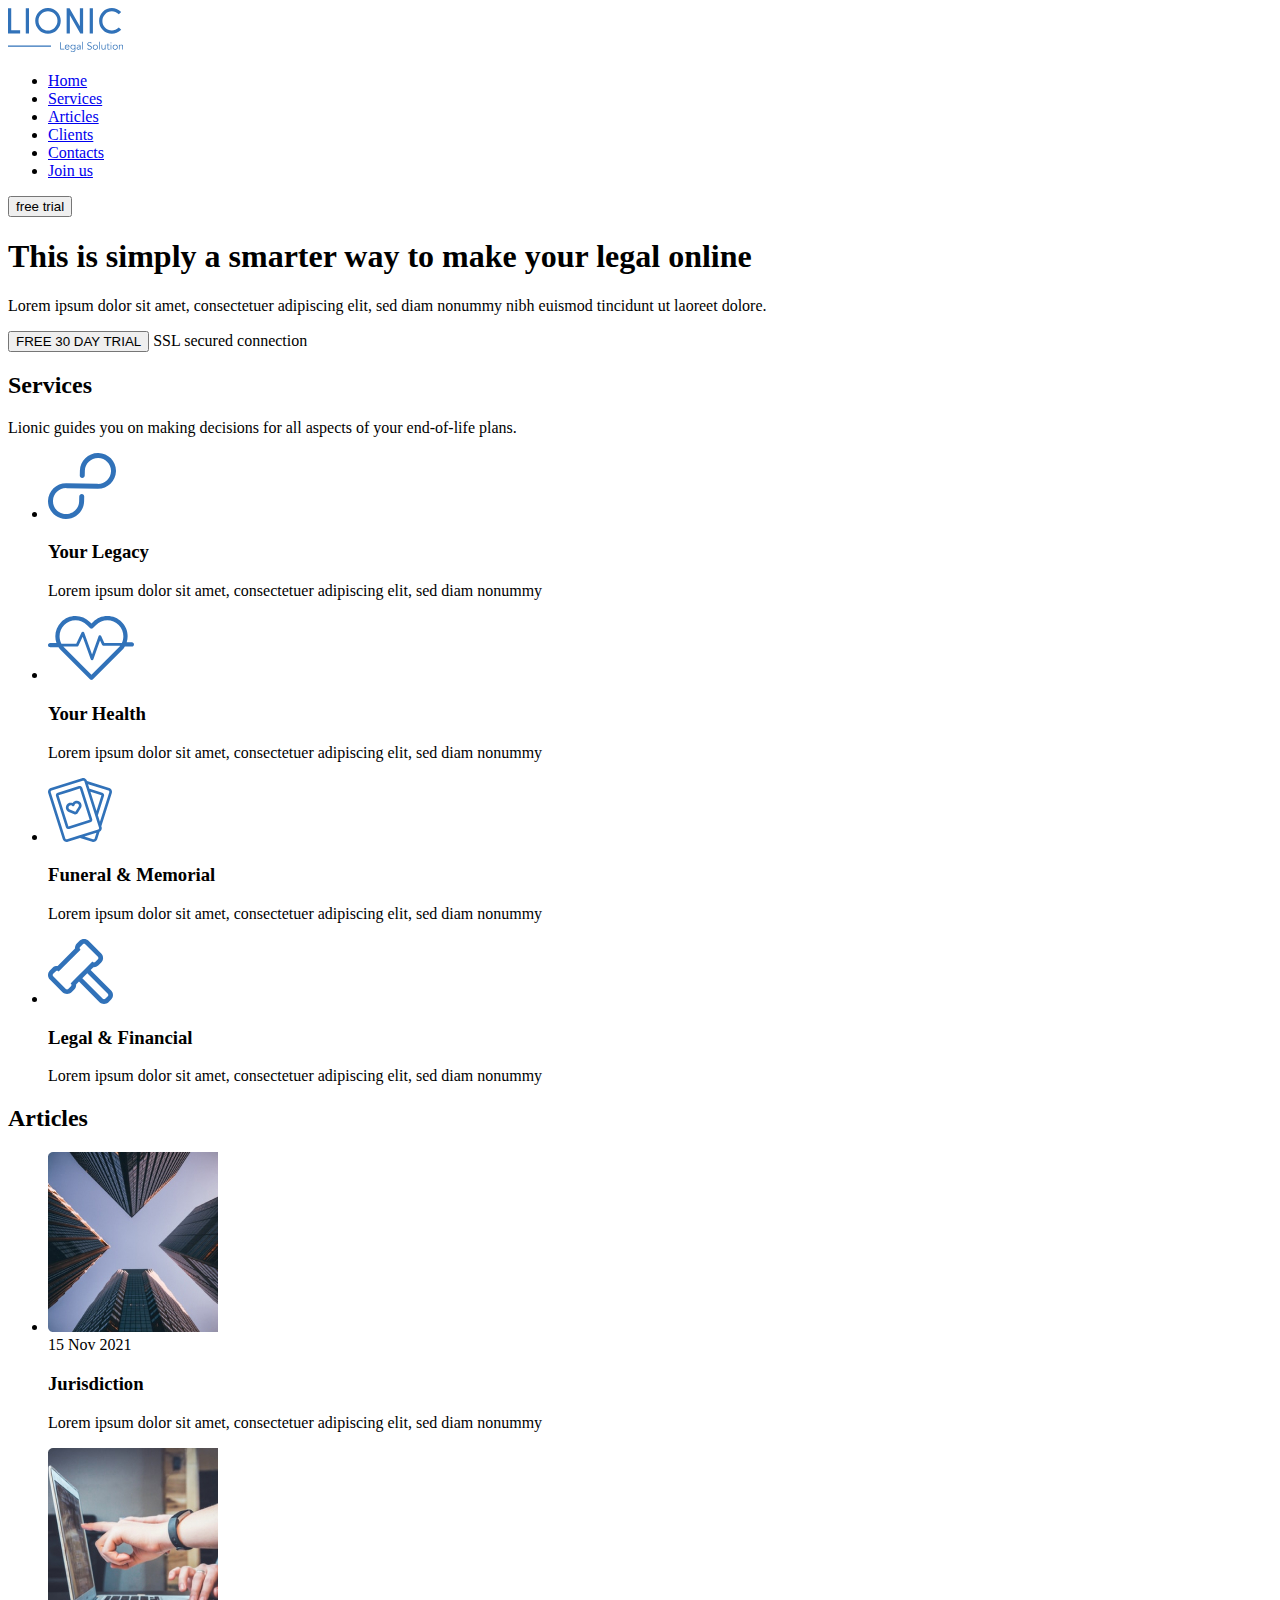
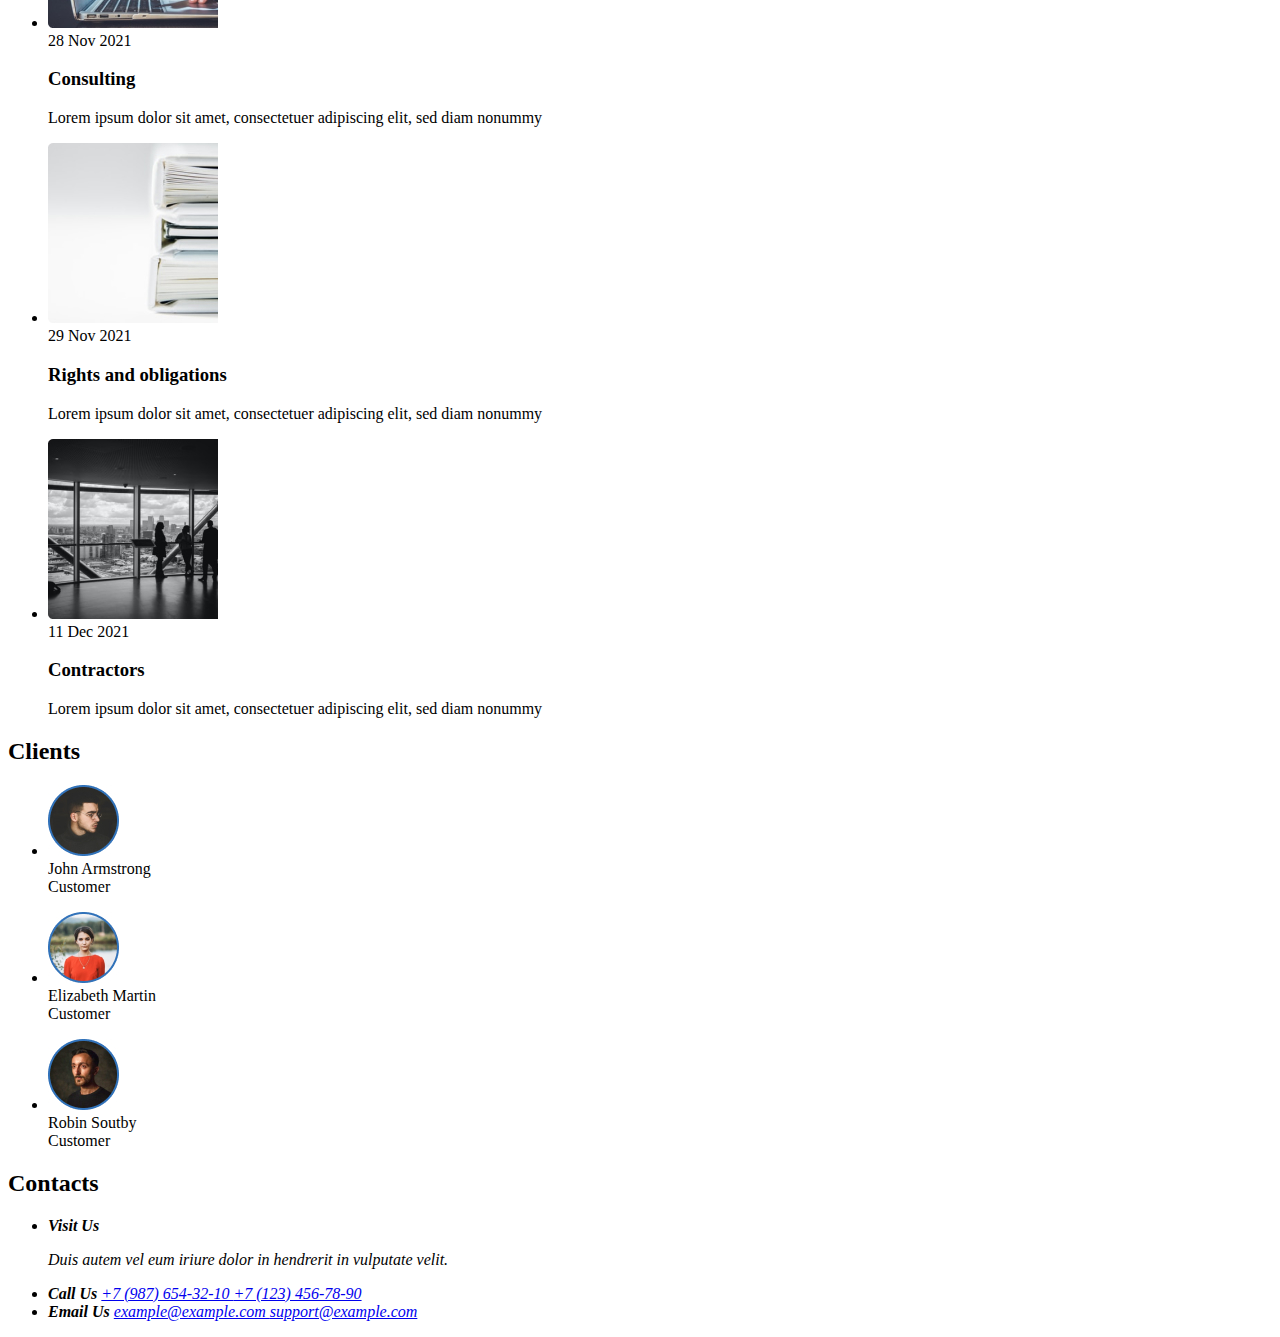
==== Lionic/index.html @ 82f9c97d "Lionic (HTML)" ====
<!DOCTYPE html>
<html lang="en">
<head>
    <meta charset="UTF-8">
    <meta name="viewport" content="width=device-width, initial-scale=1.0">
    <title>Lionic</title>
</head>
<body>
    <header class="header">
        <div class="container">
            <a href="#" class="header-logo">
                <img src="img/logo.svg" class="header-logo" alt="logo">
            </a>
            <nav class="header-nav">
                <ul class="header-list">
                    <li class="header-list-item">
                        <a href="#" class="header-link">
                            Home
                        </a>
                    </li>
                    <li class="header-list-item">
                        <a href="#services" class="header-link">
                            Services
                        </a>
                    </li>
                    <li class="header-list-item">
                        <a href="#articles" class="header-link">
                            Articles
                        </a>
                    </li>
                    <li class="header-list-item">
                        <a href="#clients" class="header-link">
                            Clients
                        </a>
                    </li>
                    <li class="header-list-item">
                        <a href="#contacts" class="header-link">
                            Contacts
                        </a>
                    </li>
                    <li class="header-list-item">
                        <a href="#join-us" class="header-link">
                            Join us
                        </a>
                    </li>
                </ul>
            </nav>
            <button class="btn header-btn">
                free trial
            </button>
        </div>
    </header>

    <main class="main">
        <section id="hero" class="hero">
            <div class="container">
                <div class="hero-content">
                    <h1 class="hero-title">
                        This is&nbsp;simply a&nbsp;smarter way to&nbsp;make your legal online
                    </h1>
                    <p class="hero-descr">
                        Lorem ipsum dolor sit amet, consectetuer adipiscing elit, sed diam nonummy nibh euismod tincidunt ut&nbsp;laoreet dolore.
                    </p>
                    <button class="btn hero-btn">FREE 30&nbsp;DAY TRIAL</button>
                    <span class="hero-secure">
                        SSL secured connection
                    </span>
                </div>
            </div>
        </section>
        <section id="services" class="services">
            <div class="container">
                <h2 class="section-title services-title">
                    Services
                </h2>
                <p class="section-descr services-descr">
                    Lionic guides you on&nbsp;making decisions for all aspects of&nbsp;your end-of-life plans.
                </p>
                <ul class="services-items">
                    <li class="services-item">
                        <svg class="services-item-icon" width="68" height="66" viewBox="0 0 68 66" fill="none" xmlns="http://www.w3.org/2000/svg">
                            <path d="M50.393 0.00398661C40.438 -0.212013 32.146 7.63799 31.9 17.512L31.776 22.483C31.742 23.839 32.833 24.973 34.2 25.003C35.567 25.032 36.713 23.947 36.746 22.591L36.871 17.62C37.049 10.471 43.062 4.77799 50.271 4.93399C57.478 5.09099 63.201 11.038 63.023 18.187C62.844 25.335 56.831 31.029 49.623 30.872L18.5 30.197C8.545 29.981 0.253002 37.831 0.00700204 47.705C-0.239998 57.579 7.651 65.78 17.607 65.995C27.562 66.211 35.854 58.362 36.1 48.488L36.223 43.572C36.257 42.215 35.166 41.082 33.799 41.052C32.432 41.022 31.286 42.108 31.252 43.464L31.129 48.38C30.951 55.529 24.938 61.222 17.729 61.066C10.522 60.909 4.799 54.962 4.977 47.813C5.156 40.664 11.169 34.971 18.377 35.127L49.5 35.802C59.456 36.018 67.747 28.169 67.994 18.295C68.24 8.41999 60.349 0.219987 50.394 0.00498661L50.393 0.00398661Z" fill="#3172B9"/>
                        </svg>                            
                        <h3 class="services-item-title">
                            Your Legacy
                        </h3>
                        <p class="services-item-desc">
                            Lorem ipsum dolor sit amet, consectetuer adipiscing elit, sed diam nonummy
                        </p>
                    </li>
                    <li class="services-item">
                        <svg class="services-item-icon" width="86" height="64" viewBox="0 0 86 64" fill="none" xmlns="http://www.w3.org/2000/svg">
                            <path d="M79.622 20.2719C79.622 22.3359 79.316 24.352 78.726 26.27H83.868C85.045 26.27 86 27.2269 86 28.406C86 29.586 85.045 30.541 83.868 30.541H77.47C77.268 30.541 77.073 30.513 76.888 30.461C76.0053 31.9742 74.9311 33.3674 73.692 34.6059L44.972 63.374C44.7741 63.5724 44.539 63.7299 44.2802 63.8374C44.0213 63.9449 43.7438 64.0002 43.4635 64.0002C43.1832 64.0002 42.9057 63.9449 42.6468 63.8374C42.388 63.7299 42.1529 63.5724 41.955 63.374L13.233 34.6059C12.1963 33.5687 11.2752 32.422 10.486 31.186C10.315 31.23 10.136 31.254 9.95 31.254H2.132C1.85176 31.2537 1.57431 31.1982 1.31551 31.0907C1.0567 30.9833 0.821595 30.8258 0.623621 30.6275C0.425646 30.4292 0.268677 30.1938 0.161676 29.9347C0.0546755 29.6757 -0.000261829 29.3982 9.38171e-07 29.118C9.38171e-07 27.938 0.955001 26.982 2.132 26.982H8.447C5.965 19.861 7.56 11.618 13.233 5.93795C15.1066 4.05009 17.3363 2.55307 19.793 1.53374C22.2497 0.514412 24.8843 -0.00693446 27.544 -4.95154e-05C32.95 -4.95154e-05 38.034 2.10895 41.856 5.93795L43.463 7.54695L45.07 5.93695C46.9438 4.04915 49.1737 2.55225 51.6306 1.53309C54.0874 0.513926 56.7222 -0.00719783 59.382 -4.95154e-05C62.0417 -0.0068791 64.6763 0.514492 67.133 1.53382C69.5896 2.55315 71.8194 4.05014 73.693 5.93795C75.5791 7.81714 77.0741 10.0514 78.0918 12.5117C79.1094 14.972 79.6295 17.6095 79.622 20.2719ZM70.678 8.95695C69.1987 7.46691 67.4383 6.28542 65.4989 5.48101C63.5595 4.67661 61.4796 4.2653 59.38 4.27095C57.2807 4.26557 55.2012 4.677 53.2622 5.4814C51.3231 6.2858 49.563 7.46715 48.084 8.95695L44.969 12.077C44.7713 12.2754 44.5364 12.4328 44.2777 12.5403C44.019 12.6477 43.7416 12.703 43.4615 12.703C43.1814 12.703 42.904 12.6477 42.6453 12.5403C42.3866 12.4328 42.1517 12.2754 41.954 12.077L38.84 8.95695C37.3608 7.46712 35.6005 6.28576 33.6613 5.48136C31.7221 4.67697 29.6424 4.26555 27.543 4.27095C25.4437 4.2654 23.3642 4.67676 21.4251 5.48117C19.486 6.28557 17.7259 7.46701 16.247 8.95695C11.173 14.04 10.232 21.718 13.425 27.763H28.236L33.538 16.479C33.783 15.959 34.277 15.634 34.891 15.663C35.1717 15.6763 35.4421 15.7726 35.6681 15.9395C35.8942 16.1064 36.0657 16.3366 36.161 16.601L44.051 38.4869L50.542 20.1679C50.6364 19.9007 50.8086 19.6677 51.0365 19.4992C51.2643 19.3306 51.5374 19.234 51.8206 19.222C52.1038 19.2099 52.3842 19.2829 52.6255 19.4316C52.8669 19.5802 53.0583 19.7976 53.175 20.056L56.351 27.051H73.852C76.612 21.125 75.554 13.842 70.677 8.95695H70.678ZM16.248 31.586L43.463 58.844L70.678 31.586C71.2253 31.038 71.7323 30.4511 72.195 29.83H55.736C55.179 29.83 54.373 29.573 54.143 29.0639L52.046 24.444L45.404 43.1889C45.204 43.755 44.67 44.135 44.069 44.136H44.066C43.466 44.136 42.933 43.7599 42.729 43.1959L34.653 20.798L30.426 29.794C30.192 30.292 29.99 30.541 29.439 30.541H15.293C15.593 30.901 15.912 31.249 16.248 31.586Z" fill="#3172B9"/>
                        </svg>                            
                        <h3 class="services-item-title">
                            Your Health
                        </h3>
                        <p class="services-item-desc">
                            Lorem ipsum dolor sit amet, consectetuer adipiscing elit, sed diam nonummy
                        </p>
                    </li>
                    <li class="services-item">
                        <svg class="services-item-icon" width="64" height="64" viewBox="0 0 64 64" fill="none" xmlns="http://www.w3.org/2000/svg">
                            <path d="M63.81 15.073L53.332 48.146L53.579 48.926C53.7392 49.4264 53.7985 49.9537 53.7535 50.4772C53.7086 51.0008 53.5602 51.5102 53.317 51.976C52.924 52.732 52.317 53.329 51.57 53.704L51.561 53.737L49.194 61.207C48.8722 62.2171 48.1632 63.0585 47.2223 63.5469C46.2814 64.0354 45.1853 64.131 44.174 63.813L32 59.957L19.826 63.813C18.8147 64.131 17.7186 64.0354 16.7777 63.5469C15.8368 63.0585 15.1278 62.2171 14.806 61.207L0.187997 15.074C0.02801 14.5735 -0.0311223 14.0462 0.0140214 13.5227C0.0591651 12.9991 0.207689 12.4897 0.450997 12.024C0.691609 11.5566 1.02261 11.1416 1.4248 10.8031C1.827 10.4646 2.29239 10.2093 2.794 10.052L33.943 0.187C34.9541 -0.131631 36.0504 -0.0363451 36.9914 0.451969C37.9324 0.940283 38.6414 1.78178 38.963 2.792L39.04 3.034C39.049 3.036 39.058 3.037 39.066 3.04L61.206 10.053C61.7072 10.2103 62.1722 10.4654 62.5742 10.8035C62.9762 11.1417 63.3072 11.5561 63.548 12.023C64.04 12.973 64.133 14.055 63.81 15.073ZM48.444 54.75L36.416 58.559L44.978 61.271C45.3152 61.3777 45.681 61.3463 45.9951 61.1835C46.3091 61.0208 46.5457 60.7401 46.653 60.403L48.444 54.75ZM51.037 49.732L36.421 3.598C36.3142 3.26106 36.078 2.98029 35.7643 2.81736C35.4506 2.65442 35.0851 2.62264 34.748 2.729L3.6 12.595C3.26 12.702 2.983 12.935 2.819 13.252C2.73781 13.4073 2.68823 13.5771 2.67313 13.7517C2.65802 13.9263 2.67769 14.1021 2.731 14.269L17.347 60.402C17.569 61.103 18.32 61.492 19.021 61.271L31.561 57.299C31.589 57.289 31.617 57.279 31.646 57.272L50.169 51.405C50.509 51.298 50.786 51.065 50.949 50.748C51.114 50.432 51.145 50.071 51.037 49.731V49.732ZM48.497 32.885L53.446 17.265L42.445 13.781L48.497 32.885ZM61.18 13.25C61.0998 13.0945 60.9895 12.9565 60.8556 12.8439C60.7218 12.7313 60.5669 12.6464 60.4 12.594L40.023 6.14L41.469 10.701C41.557 10.711 41.645 10.729 41.732 10.757L54.25 14.722C54.584 14.8269 54.894 14.9969 55.1619 15.2223C55.4298 15.4477 55.6504 15.7239 55.811 16.035C55.9734 16.3456 56.0725 16.6852 56.1027 17.0344C56.1329 17.3835 56.0936 17.7352 55.987 18.069L49.895 37.297L51.933 43.731L61.268 14.267C61.375 13.927 61.344 13.567 61.18 13.25ZM30.94 23.336C31.5152 23.6323 32.0258 24.0398 32.4424 24.5349C32.859 25.0299 33.1733 25.6027 33.367 26.22C33.5724 26.8654 33.6329 27.5483 33.5443 28.2198C33.4556 28.8913 33.2199 29.535 32.854 30.105L29.641 35.126C29.3916 35.5142 29.0488 35.8336 28.644 36.0552C28.2393 36.2767 27.7854 36.3932 27.324 36.394C26.97 36.394 26.616 36.326 26.284 36.19L20.765 33.936C20.1377 33.6806 19.5744 33.29 19.1154 32.792C18.6563 32.2941 18.3127 31.701 18.109 31.055C17.9118 30.4388 17.8388 29.7897 17.8943 29.1451C17.9497 28.5006 18.1325 27.8734 18.432 27.3C18.7284 26.7249 19.1359 26.2142 19.6309 25.7976C20.1259 25.3811 20.6987 25.0668 21.316 24.873C22.3838 24.5378 23.5337 24.5745 24.578 24.977C25.1998 24.0462 26.1188 23.3539 27.185 23.013C27.8012 22.8161 28.4503 22.7433 29.0948 22.7987C29.7393 22.8541 30.3665 23.0368 30.94 23.336ZM30.825 27.025C30.736 26.742 30.5918 26.4795 30.4008 26.2526C30.2098 26.0257 29.9757 25.8389 29.712 25.703C29.449 25.5656 29.1614 25.4818 28.8658 25.4564C28.5702 25.431 28.2725 25.4645 27.99 25.555C27.6177 25.6716 27.2823 25.8833 27.0168 26.1692C26.7513 26.455 26.5649 26.8051 26.476 27.185C26.422 27.4083 26.3113 27.6139 26.1546 27.7819C25.998 27.9499 25.8006 28.0747 25.5815 28.1441C25.3625 28.2135 25.1293 28.2251 24.9044 28.178C24.6796 28.1309 24.4707 28.0265 24.298 27.875C24.0063 27.6158 23.6522 27.4371 23.2705 27.3565C22.8887 27.2758 22.4926 27.296 22.121 27.415C21.838 27.5042 21.5755 27.6487 21.3487 27.8401C21.122 28.0315 20.9354 28.266 20.8 28.53C20.6627 28.793 20.5789 29.0806 20.5535 29.3762C20.5281 29.6718 20.5616 29.9694 20.652 30.252C20.827 30.805 21.237 31.249 21.775 31.469L27.293 33.723C27.3114 33.731 27.3321 33.7317 27.351 33.725C27.3696 33.7194 27.3856 33.7074 27.396 33.691L30.609 28.669C30.923 28.179 31.002 27.581 30.826 27.027L30.825 27.025ZM44.172 40.932C44.2787 41.2656 44.3182 41.6171 44.2882 41.966C44.2581 42.315 44.1592 42.6545 43.997 42.965C43.8365 43.2764 43.6158 43.5529 43.3476 43.7785C43.0795 44.004 42.7693 44.1742 42.435 44.279L21.24 50.994C20.5658 51.2062 19.835 51.1426 19.2076 50.817C18.5803 50.4914 18.1075 49.9305 17.893 49.257L8.013 18.07C7.90618 17.7362 7.86664 17.3846 7.89668 17.0355C7.92672 16.6863 8.02574 16.3466 8.188 16.036C8.34855 15.7249 8.56917 15.4487 8.8371 15.2233C9.10504 14.9979 9.41497 14.8279 9.749 14.723L30.945 8.009C31.6193 7.79619 32.3505 7.85955 32.9782 8.18519C33.6058 8.51083 34.0787 9.07215 34.293 9.746L44.172 40.932ZM41.63 41.737L31.75 10.551L21.978 13.645L10.553 17.264L20.433 48.45L41.63 41.737Z" fill="#3172B9"/>
                        </svg>                            
                        <h3 class="services-item-title">
                            Funeral &amp;&nbsp;Memorial
                        </h3>
                        <p class="services-item-desc">
                            Lorem ipsum dolor sit amet, consectetuer adipiscing elit, sed diam nonummy
                        </p>
                    </li>
                    <li class="services-item">
                        <svg class="services-item-icon" width="65" height="65" viewBox="0 0 65 65" fill="none" xmlns="http://www.w3.org/2000/svg">
                            <path d="M63.131 51.506C64.3269 52.7045 64.9985 54.3285 64.9985 56.0215C64.9985 57.7146 64.3269 59.3385 63.131 60.537L60.54 63.13C59.9482 63.7249 59.2442 64.1965 58.4689 64.5175C57.6935 64.8385 56.8622 65.0025 56.023 65C55.184 65.0024 54.3529 64.8384 53.5777 64.5174C52.8025 64.1964 52.0987 63.7249 51.507 63.13L30.988 42.613L28.126 45.475C28.2028 46.397 28.077 47.3246 27.7574 48.1928C27.4378 49.061 26.9322 49.8488 26.276 50.501L23.55 53.227C22.9583 53.8218 22.2545 54.2934 21.4793 54.6143C20.7042 54.9353 19.873 55.0994 19.034 55.097C18.1952 55.0993 17.3642 54.9352 16.5892 54.6142C15.8142 54.2932 15.1106 53.8217 14.519 53.227L1.86503 40.575C0.66925 39.3767 -0.00231934 37.7529 -0.00231934 36.06C-0.00231934 34.3671 0.66925 32.7434 1.86503 31.545L4.59103 28.819C5.24326 28.1629 6.03107 27.6573 6.89928 27.3377C7.76748 27.0182 8.69507 26.8923 9.61703 26.969L26.97 9.61902C26.8953 8.69769 27.0219 7.77112 27.341 6.90358C27.6601 6.03605 28.1641 5.24832 28.818 4.59502L31.543 1.87002C32.1347 1.27539 32.8383 0.803958 33.6133 0.48298C34.3883 0.162003 35.2192 -0.00214761 36.058 2.1214e-05C37.764 2.1214e-05 39.368 0.664021 40.574 1.87002L53.227 14.522C54.4226 15.7205 55.094 17.3442 55.094 19.037C55.094 20.7298 54.4226 22.3536 53.227 23.552L50.502 26.278C49.8497 26.9342 49.0617 27.4398 48.1933 27.7594C47.3249 28.079 46.3972 28.2048 45.475 28.128L42.613 30.99L63.131 51.506ZM31.164 35.784L35.783 31.165L39.243 27.705L44.398 22.551L44.798 22.951C45.126 23.279 45.556 23.443 45.986 23.443C46.416 23.443 46.846 23.279 47.175 22.951L49.9 20.226C50.0561 20.07 50.1798 19.8848 50.2643 19.681C50.3487 19.4771 50.3922 19.2587 50.3922 19.038C50.3922 18.8174 50.3487 18.5989 50.2643 18.3951C50.1798 18.1912 50.0561 18.006 49.9 17.85L37.246 5.19702C37.0901 5.04084 36.905 4.91699 36.7011 4.83256C36.4972 4.74813 36.2787 4.70479 36.058 4.70502C35.628 4.70502 35.198 4.86902 34.87 5.19702L32.144 7.92202C31.9879 8.07804 31.864 8.26332 31.7794 8.46725C31.6949 8.67118 31.6514 8.88977 31.6514 9.11052C31.6514 9.33128 31.6949 9.54987 31.7794 9.7538C31.864 9.95773 31.9879 10.143 32.144 10.299L32.544 10.699L10.694 32.546L10.294 32.146C10.1381 31.9898 9.95296 31.866 9.74909 31.7816C9.54523 31.6971 9.32669 31.6538 9.10603 31.654C8.67603 31.654 8.24603 31.818 7.91803 32.146L5.19303 34.87C5.03701 35.026 4.91325 35.2112 4.82881 35.4151C4.74437 35.6189 4.70091 35.8374 4.70091 36.058C4.70091 36.2787 4.74437 36.4971 4.82881 36.701C4.91325 36.9048 5.03701 37.09 5.19303 37.246L17.846 49.9C18.174 50.228 18.604 50.392 19.034 50.392C19.464 50.392 19.894 50.228 20.223 49.9L22.948 47.175C23.1042 47.019 23.2281 46.8337 23.3126 46.6298C23.3971 46.4259 23.4407 46.2073 23.4407 45.9865C23.4407 45.7658 23.3971 45.5472 23.3126 45.3433C23.2281 45.1393 23.1042 44.954 22.948 44.798L22.548 44.398L27.703 39.244L31.164 35.784ZM59.804 54.834L39.285 34.317L34.315 39.287L54.835 59.803C55.162 60.131 55.593 60.295 56.023 60.295C56.453 60.295 56.883 60.131 57.211 59.803L59.804 57.21C59.9601 57.054 60.0838 56.8688 60.1683 56.665C60.2527 56.4611 60.2962 56.2427 60.2962 56.022C60.2962 55.8014 60.2527 55.5829 60.1683 55.3791C60.0838 55.1752 59.9601 54.99 59.804 54.834Z" fill="#3172B9"/>
                        </svg>                            
                        <h3 class="services-item-title">
                            Legal &amp;&nbsp;Financial
                        </h3>
                        <p class="services-item-desc">
                            Lorem ipsum dolor sit amet, consectetuer adipiscing elit, sed diam nonummy
                        </p>
                    </li>
                </ul>
            </div>
        </section>
        <section id="articles" class="articles">
            <div class="container">
                <h2 class="section-title articles-title">
                    Articles
                </h2>
                <ul class="articles-list">
                    <li class="articles-item">
                        <article class="blog-preview">
                            <img src="img/blog-1.jpg" alt="Blog photo 1" class="blog-preview-image">
                            <div class="blog-preview-text">
                                <time datetime="2021-15-11 17:30" class="blog-preview-time">
                                    15 Nov 2021
                                </time>
                                <h3 class="blog-preview-title">
                                    Jurisdiction
                                </h3>
                                <p class="blog-preview-descr">
                                    Lorem ipsum dolor sit amet, consectetuer adipiscing elit, sed diam nonummy
                                </p> 
                            </div>
                        </article>
                    </li>
                    <li class="articles-item">
                        <article class="blog-preview">
                            <img src="img/blog-2.jpg" alt="Blog photo 2" class="blog-preview-image">
                            <div class="blog-preview-text">
                                <time datetime="2021-28-11 17:30" class="blog-preview-time">
                                    28 Nov 2021
                                </time>
                                <h3 class="blog-preview-title">
                                    Consulting
                                </h3>
                                <p class="blog-preview-descr">
                                    Lorem ipsum dolor sit amet, consectetuer adipiscing elit, sed diam nonummy
                                </p>
                            </div>
                        </article>
                    </li>
                    <li class="articles-item">
                        <article class="blog-preview">
                            <img src="img/blog-3.jpg" alt="Blog photo 3" class="blog-preview-image">
                            <div class="blog-preview-text">
                                <time datetime="2021-29-11 17:30" class="blog-preview-time">
                                    29 Nov 2021
                                </time>
                                <h3 class="blog-preview-title">
                                    Rights and obligations
                                </h3>
                                <p class="blog-preview-descr">
                                    Lorem ipsum dolor sit amet, consectetuer adipiscing elit, sed diam nonummy
                                </p>
                            </div>
                        </article>
                    </li>
                    <li class="articles-item">
                        <article class="blog-preview">
                            <img src="img/blog-4.jpg" alt="Blog photo 4" class="blog-preview-image">
                            <div class="blog-preview-text">
                                <time datetime="2021-11-12 17:30" class="blog-preview-time">
                                    11 Dec 2021
                                </time>
                                <h3 class="blog-preview-title">
                                    Contractors
                                </h3>
                                <p class="blog-preview-descr">
                                    Lorem ipsum dolor sit amet, consectetuer adipiscing elit, sed diam nonummy
                                </p>
                            </div>
                        </article>
                    </li>
                </ul>
            </div>
        </section>
        <section id="clients" class="clients">
            <h2 class="section-title clients-title">
                Clients
            </h2>
            <ul class="clients-list">
                <li class="clients-item">
                    <p class="clients-item-descr">

                    </p>
                    <div class="clients-user">
                        <div class="clients-avatar">
                            <img src="img/client-1.jpg" alt="John Armstrong">
                        </div>
                        <div class="clients-text">
                            <div class="clients-name">
                                John Armstrong
                            </div>
                            <div class="clients-post">
                                Customer
                            </div>
                        </div>
                    </div>
                </li>
                <li class="clients-item">
                    <p class="clients-item-descr">

                    </p>
                    <div class="clients-user">
                        <div class="clients-avatar">
                            <img src="img/client-2.jpg" alt="Elizabeth Martin">
                        </div>
                        <div class="clients-text">
                            <div class="clients-name">
                                Elizabeth Martin
                            </div>
                            <div class="clients-post">
                                Customer
                            </div>
                        </div>
                    </div>
                </li>
                <li class="clients-item">
                    <p class="clients-item-descr">

                    </p>
                    <div class="clients-user">
                        <div class="clients-avatar">
                            <img src="img/client-3.jpg" alt="Robin Soutby">
                        </div>
                        <div class="clients-text">
                            <div class="clients-name">
                                Robin Soutby
                            </div>
                            <div class="clients-post">
                                Customer
                            </div>
                        </div>
                    </div>
                </li>
            </ul>
        </section>
        <section id="contacts" class="contacts">
            <div class="container">
                <h2 class="section-title contacts-title">
                    Contacts
                </h2>
                <address class="contacts-address">
                    <ul class="contacts-list">
                        <li class="contacts-item">
                            <strong class="contacts-item-caption">
                                Visit Us
                            </strong>
                            <p class="contacts-item-text">
                                Duis autem vel eum iriure dolor in&nbsp;hendrerit in&nbsp;vulputate velit.
                            </p>
                        </li>
                        <li class="contacts-item">
                            <strong class="contacts-item-caption">
                                Call Us
                            </strong>
                                <a href="tel:+79876543210" class="contacts-item-link">
                                    +7 (987) 654-32-10
                                </a>
                                <a href="tel:+71234567890" class="contacts-item-link">
                                    +7 (123) 456-78-90
                                </a>                            
                        </li>
                        <li class="contacts-item">
                            <strong class="contacts-item-caption">
                                Email Us
                            </strong>
                                <a href="mailto:example@example.com" class="contacts-item-link">
                                    example@example.com
                                </a>
                                <a href="mailto:support@example.com" class="contacts-item-link">
                                    support@example.com
                                </a>                                
                        </li>
                    </ul>
                </address>
            </div>
        </section>
        <!-- <section id="join-us" class="join-us">
            
        </section> -->
    </main>

    <footer class="footer">

    </footer>
</body>
</html>
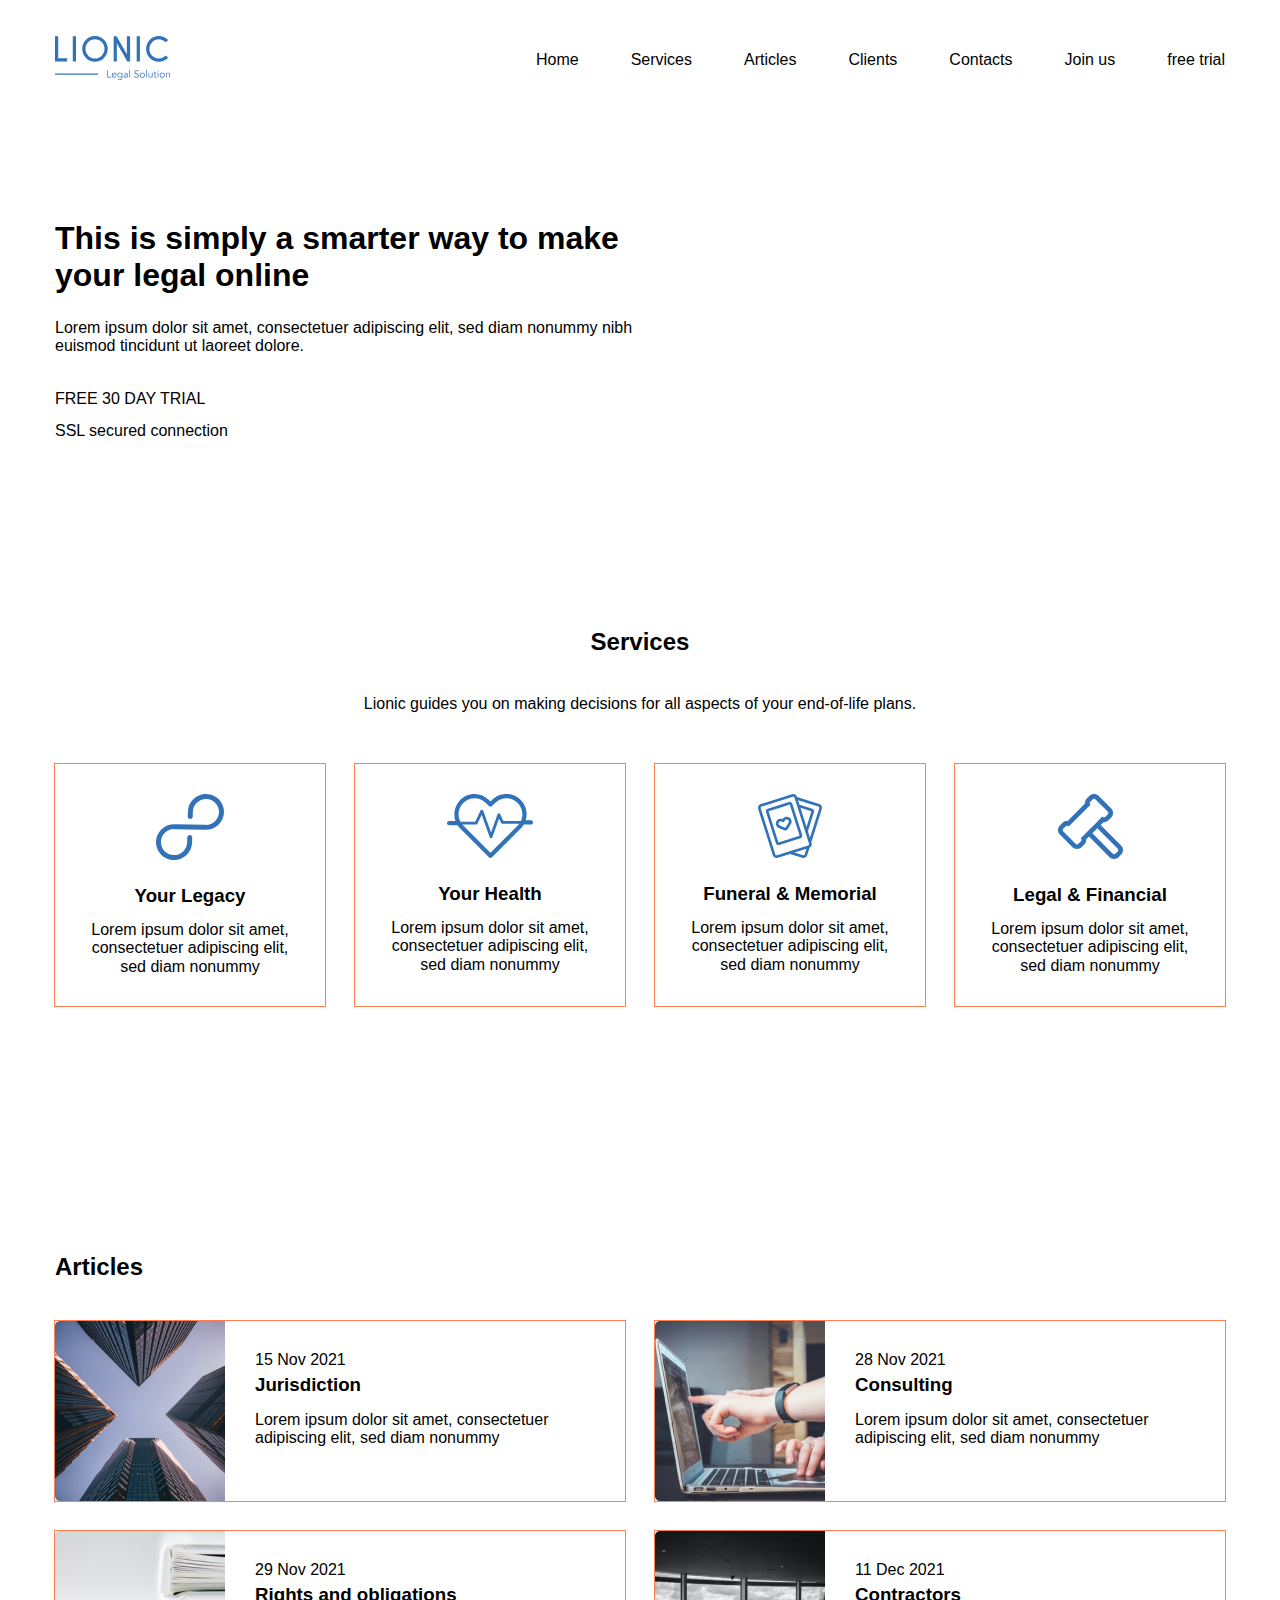
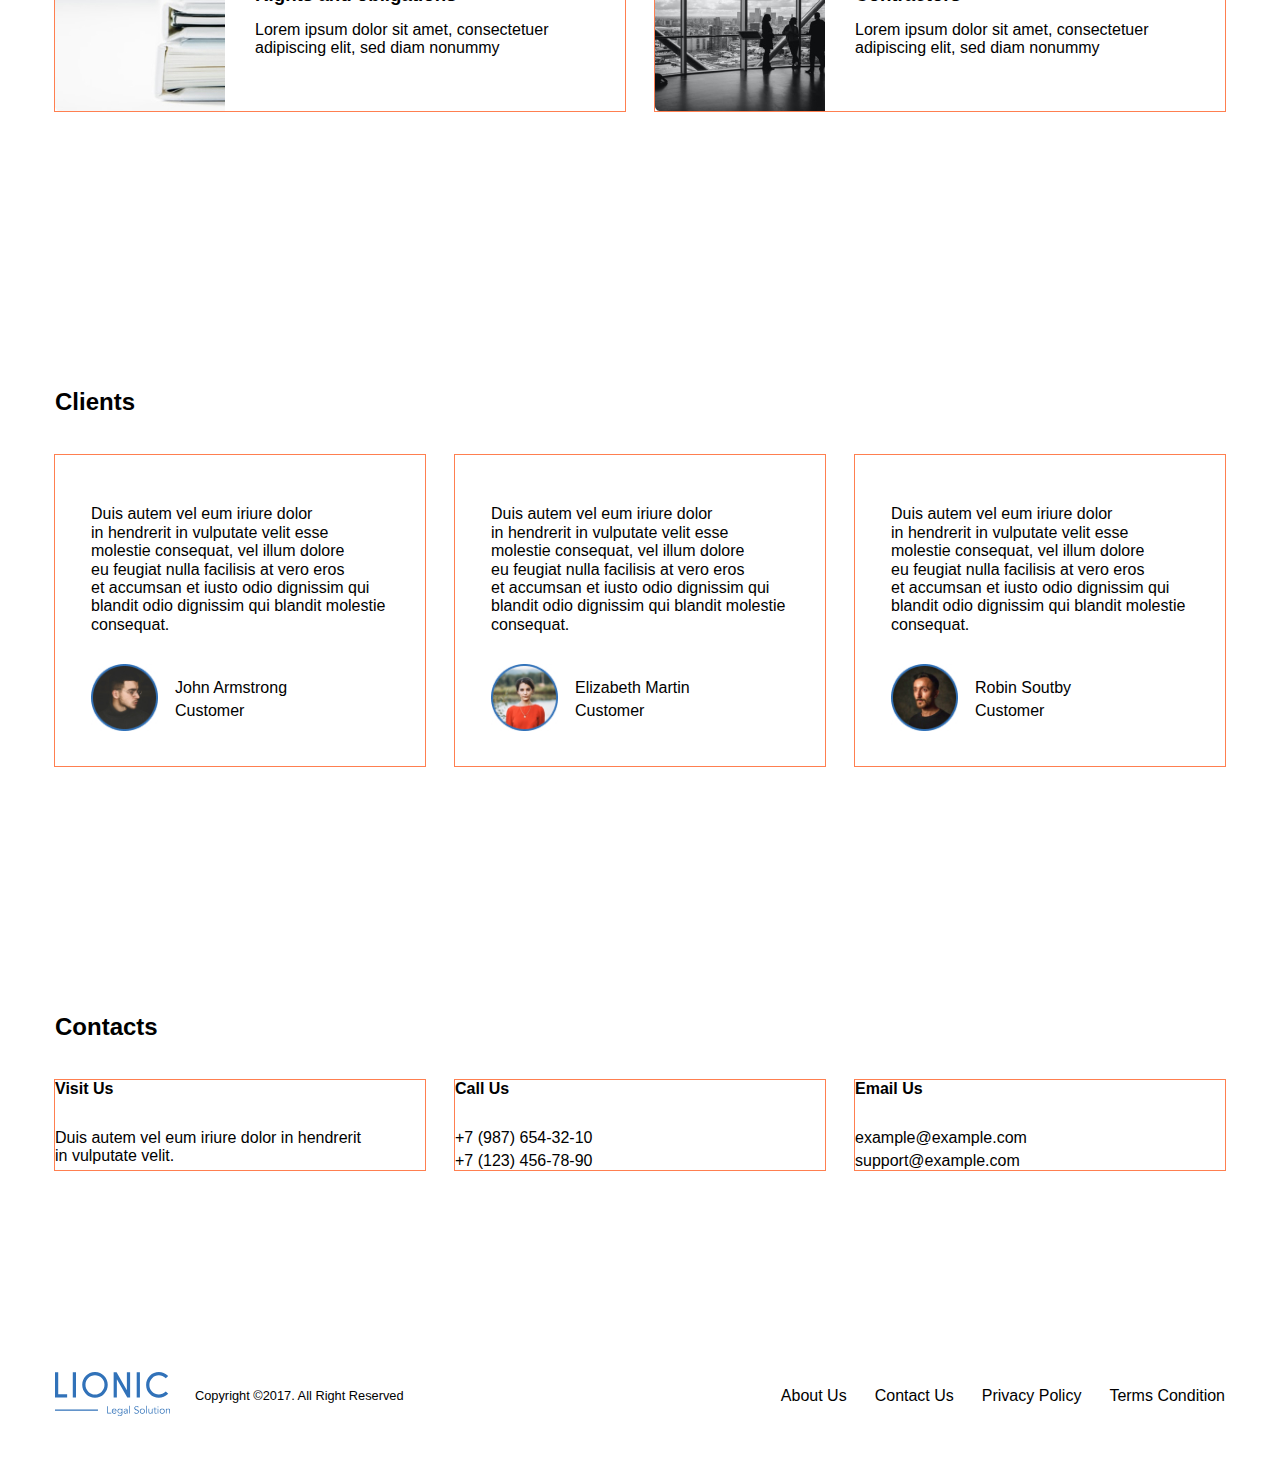
==== commit 7b209e8c: "main layout(LIONIC)" ====
--- a/Lionic/index.html
+++ b/Lionic/index.html
@@ -4,15 +4,17 @@
     <meta charset="UTF-8">
     <meta name="viewport" content="width=device-width, initial-scale=1.0">
     <title>Lionic</title>
+    <link rel="stylesheet" href="css/normalize.css">
+    <link rel="stylesheet" href="css/style.css">
 </head>
 <body>
     <header class="header">
-        <div class="container">
+        <div class="container flex header-container">
             <a href="#" class="header-logo">
                 <img src="img/logo.svg" class="header-logo" alt="logo">
             </a>
             <nav class="header-nav">
-                <ul class="header-list">
+                <ul class="list-reset header-list list-reset flex">
                     <li class="header-list-item">
                         <a href="#" class="header-link">
                             Home
@@ -45,7 +47,7 @@
                     </li>
                 </ul>
             </nav>
-            <button class="btn header-btn">
+            <button class="btn-reset btn header-btn">
                 free trial
             </button>
         </div>
@@ -54,21 +56,21 @@
     <main class="main">
         <section id="hero" class="hero">
             <div class="container">
-                <div class="hero-content">
+                <div class="hero-content flex">
                     <h1 class="hero-title">
                         This is&nbsp;simply a&nbsp;smarter way to&nbsp;make your legal online
                     </h1>
                     <p class="hero-descr">
                         Lorem ipsum dolor sit amet, consectetuer adipiscing elit, sed diam nonummy nibh euismod tincidunt ut&nbsp;laoreet dolore.
                     </p>
-                    <button class="btn hero-btn">FREE 30&nbsp;DAY TRIAL</button>
+                    <button class="btn-reset btn hero-btn">FREE 30&nbsp;DAY TRIAL</button>
                     <span class="hero-secure">
                         SSL secured connection
                     </span>
                 </div>
             </div>
         </section>
-        <section id="services" class="services">
+        <section id="services" class="services section-offset">
             <div class="container">
                 <h2 class="section-title services-title">
                     Services
@@ -76,8 +78,8 @@
                 <p class="section-descr services-descr">
                     Lionic guides you on&nbsp;making decisions for all aspects of&nbsp;your end-of-life plans.
                 </p>
-                <ul class="services-items">
-                    <li class="services-item">
+                <ul class="list-reset services-items flex">
+                    <li class="services-item flex">
                         <svg class="services-item-icon" width="68" height="66" viewBox="0 0 68 66" fill="none" xmlns="http://www.w3.org/2000/svg">
                             <path d="M50.393 0.00398661C40.438 -0.212013 32.146 7.63799 31.9 17.512L31.776 22.483C31.742 23.839 32.833 24.973 34.2 25.003C35.567 25.032 36.713 23.947 36.746 22.591L36.871 17.62C37.049 10.471 43.062 4.77799 50.271 4.93399C57.478 5.09099 63.201 11.038 63.023 18.187C62.844 25.335 56.831 31.029 49.623 30.872L18.5 30.197C8.545 29.981 0.253002 37.831 0.00700204 47.705C-0.239998 57.579 7.651 65.78 17.607 65.995C27.562 66.211 35.854 58.362 36.1 48.488L36.223 43.572C36.257 42.215 35.166 41.082 33.799 41.052C32.432 41.022 31.286 42.108 31.252 43.464L31.129 48.38C30.951 55.529 24.938 61.222 17.729 61.066C10.522 60.909 4.799 54.962 4.977 47.813C5.156 40.664 11.169 34.971 18.377 35.127L49.5 35.802C59.456 36.018 67.747 28.169 67.994 18.295C68.24 8.41999 60.349 0.219987 50.394 0.00498661L50.393 0.00398661Z" fill="#3172B9"/>
                         </svg>                            
@@ -88,7 +90,7 @@
                             Lorem ipsum dolor sit amet, consectetuer adipiscing elit, sed diam nonummy
                         </p>
                     </li>
-                    <li class="services-item">
+                    <li class="services-item flex">
                         <svg class="services-item-icon" width="86" height="64" viewBox="0 0 86 64" fill="none" xmlns="http://www.w3.org/2000/svg">
                             <path d="M79.622 20.2719C79.622 22.3359 79.316 24.352 78.726 26.27H83.868C85.045 26.27 86 27.2269 86 28.406C86 29.586 85.045 30.541 83.868 30.541H77.47C77.268 30.541 77.073 30.513 76.888 30.461C76.0053 31.9742 74.9311 33.3674 73.692 34.6059L44.972 63.374C44.7741 63.5724 44.539 63.7299 44.2802 63.8374C44.0213 63.9449 43.7438 64.0002 43.4635 64.0002C43.1832 64.0002 42.9057 63.9449 42.6468 63.8374C42.388 63.7299 42.1529 63.5724 41.955 63.374L13.233 34.6059C12.1963 33.5687 11.2752 32.422 10.486 31.186C10.315 31.23 10.136 31.254 9.95 31.254H2.132C1.85176 31.2537 1.57431 31.1982 1.31551 31.0907C1.0567 30.9833 0.821595 30.8258 0.623621 30.6275C0.425646 30.4292 0.268677 30.1938 0.161676 29.9347C0.0546755 29.6757 -0.000261829 29.3982 9.38171e-07 29.118C9.38171e-07 27.938 0.955001 26.982 2.132 26.982H8.447C5.965 19.861 7.56 11.618 13.233 5.93795C15.1066 4.05009 17.3363 2.55307 19.793 1.53374C22.2497 0.514412 24.8843 -0.00693446 27.544 -4.95154e-05C32.95 -4.95154e-05 38.034 2.10895 41.856 5.93795L43.463 7.54695L45.07 5.93695C46.9438 4.04915 49.1737 2.55225 51.6306 1.53309C54.0874 0.513926 56.7222 -0.00719783 59.382 -4.95154e-05C62.0417 -0.0068791 64.6763 0.514492 67.133 1.53382C69.5896 2.55315 71.8194 4.05014 73.693 5.93795C75.5791 7.81714 77.0741 10.0514 78.0918 12.5117C79.1094 14.972 79.6295 17.6095 79.622 20.2719ZM70.678 8.95695C69.1987 7.46691 67.4383 6.28542 65.4989 5.48101C63.5595 4.67661 61.4796 4.2653 59.38 4.27095C57.2807 4.26557 55.2012 4.677 53.2622 5.4814C51.3231 6.2858 49.563 7.46715 48.084 8.95695L44.969 12.077C44.7713 12.2754 44.5364 12.4328 44.2777 12.5403C44.019 12.6477 43.7416 12.703 43.4615 12.703C43.1814 12.703 42.904 12.6477 42.6453 12.5403C42.3866 12.4328 42.1517 12.2754 41.954 12.077L38.84 8.95695C37.3608 7.46712 35.6005 6.28576 33.6613 5.48136C31.7221 4.67697 29.6424 4.26555 27.543 4.27095C25.4437 4.2654 23.3642 4.67676 21.4251 5.48117C19.486 6.28557 17.7259 7.46701 16.247 8.95695C11.173 14.04 10.232 21.718 13.425 27.763H28.236L33.538 16.479C33.783 15.959 34.277 15.634 34.891 15.663C35.1717 15.6763 35.4421 15.7726 35.6681 15.9395C35.8942 16.1064 36.0657 16.3366 36.161 16.601L44.051 38.4869L50.542 20.1679C50.6364 19.9007 50.8086 19.6677 51.0365 19.4992C51.2643 19.3306 51.5374 19.234 51.8206 19.222C52.1038 19.2099 52.3842 19.2829 52.6255 19.4316C52.8669 19.5802 53.0583 19.7976 53.175 20.056L56.351 27.051H73.852C76.612 21.125 75.554 13.842 70.677 8.95695H70.678ZM16.248 31.586L43.463 58.844L70.678 31.586C71.2253 31.038 71.7323 30.4511 72.195 29.83H55.736C55.179 29.83 54.373 29.573 54.143 29.0639L52.046 24.444L45.404 43.1889C45.204 43.755 44.67 44.135 44.069 44.136H44.066C43.466 44.136 42.933 43.7599 42.729 43.1959L34.653 20.798L30.426 29.794C30.192 30.292 29.99 30.541 29.439 30.541H15.293C15.593 30.901 15.912 31.249 16.248 31.586Z" fill="#3172B9"/>
                         </svg>                            
@@ -99,7 +101,7 @@
                             Lorem ipsum dolor sit amet, consectetuer adipiscing elit, sed diam nonummy
                         </p>
                     </li>
-                    <li class="services-item">
+                    <li class="services-item flex">
                         <svg class="services-item-icon" width="64" height="64" viewBox="0 0 64 64" fill="none" xmlns="http://www.w3.org/2000/svg">
                             <path d="M63.81 15.073L53.332 48.146L53.579 48.926C53.7392 49.4264 53.7985 49.9537 53.7535 50.4772C53.7086 51.0008 53.5602 51.5102 53.317 51.976C52.924 52.732 52.317 53.329 51.57 53.704L51.561 53.737L49.194 61.207C48.8722 62.2171 48.1632 63.0585 47.2223 63.5469C46.2814 64.0354 45.1853 64.131 44.174 63.813L32 59.957L19.826 63.813C18.8147 64.131 17.7186 64.0354 16.7777 63.5469C15.8368 63.0585 15.1278 62.2171 14.806 61.207L0.187997 15.074C0.02801 14.5735 -0.0311223 14.0462 0.0140214 13.5227C0.0591651 12.9991 0.207689 12.4897 0.450997 12.024C0.691609 11.5566 1.02261 11.1416 1.4248 10.8031C1.827 10.4646 2.29239 10.2093 2.794 10.052L33.943 0.187C34.9541 -0.131631 36.0504 -0.0363451 36.9914 0.451969C37.9324 0.940283 38.6414 1.78178 38.963 2.792L39.04 3.034C39.049 3.036 39.058 3.037 39.066 3.04L61.206 10.053C61.7072 10.2103 62.1722 10.4654 62.5742 10.8035C62.9762 11.1417 63.3072 11.5561 63.548 12.023C64.04 12.973 64.133 14.055 63.81 15.073ZM48.444 54.75L36.416 58.559L44.978 61.271C45.3152 61.3777 45.681 61.3463 45.9951 61.1835C46.3091 61.0208 46.5457 60.7401 46.653 60.403L48.444 54.75ZM51.037 49.732L36.421 3.598C36.3142 3.26106 36.078 2.98029 35.7643 2.81736C35.4506 2.65442 35.0851 2.62264 34.748 2.729L3.6 12.595C3.26 12.702 2.983 12.935 2.819 13.252C2.73781 13.4073 2.68823 13.5771 2.67313 13.7517C2.65802 13.9263 2.67769 14.1021 2.731 14.269L17.347 60.402C17.569 61.103 18.32 61.492 19.021 61.271L31.561 57.299C31.589 57.289 31.617 57.279 31.646 57.272L50.169 51.405C50.509 51.298 50.786 51.065 50.949 50.748C51.114 50.432 51.145 50.071 51.037 49.731V49.732ZM48.497 32.885L53.446 17.265L42.445 13.781L48.497 32.885ZM61.18 13.25C61.0998 13.0945 60.9895 12.9565 60.8556 12.8439C60.7218 12.7313 60.5669 12.6464 60.4 12.594L40.023 6.14L41.469 10.701C41.557 10.711 41.645 10.729 41.732 10.757L54.25 14.722C54.584 14.8269 54.894 14.9969 55.1619 15.2223C55.4298 15.4477 55.6504 15.7239 55.811 16.035C55.9734 16.3456 56.0725 16.6852 56.1027 17.0344C56.1329 17.3835 56.0936 17.7352 55.987 18.069L49.895 37.297L51.933 43.731L61.268 14.267C61.375 13.927 61.344 13.567 61.18 13.25ZM30.94 23.336C31.5152 23.6323 32.0258 24.0398 32.4424 24.5349C32.859 25.0299 33.1733 25.6027 33.367 26.22C33.5724 26.8654 33.6329 27.5483 33.5443 28.2198C33.4556 28.8913 33.2199 29.535 32.854 30.105L29.641 35.126C29.3916 35.5142 29.0488 35.8336 28.644 36.0552C28.2393 36.2767 27.7854 36.3932 27.324 36.394C26.97 36.394 26.616 36.326 26.284 36.19L20.765 33.936C20.1377 33.6806 19.5744 33.29 19.1154 32.792C18.6563 32.2941 18.3127 31.701 18.109 31.055C17.9118 30.4388 17.8388 29.7897 17.8943 29.1451C17.9497 28.5006 18.1325 27.8734 18.432 27.3C18.7284 26.7249 19.1359 26.2142 19.6309 25.7976C20.1259 25.3811 20.6987 25.0668 21.316 24.873C22.3838 24.5378 23.5337 24.5745 24.578 24.977C25.1998 24.0462 26.1188 23.3539 27.185 23.013C27.8012 22.8161 28.4503 22.7433 29.0948 22.7987C29.7393 22.8541 30.3665 23.0368 30.94 23.336ZM30.825 27.025C30.736 26.742 30.5918 26.4795 30.4008 26.2526C30.2098 26.0257 29.9757 25.8389 29.712 25.703C29.449 25.5656 29.1614 25.4818 28.8658 25.4564C28.5702 25.431 28.2725 25.4645 27.99 25.555C27.6177 25.6716 27.2823 25.8833 27.0168 26.1692C26.7513 26.455 26.5649 26.8051 26.476 27.185C26.422 27.4083 26.3113 27.6139 26.1546 27.7819C25.998 27.9499 25.8006 28.0747 25.5815 28.1441C25.3625 28.2135 25.1293 28.2251 24.9044 28.178C24.6796 28.1309 24.4707 28.0265 24.298 27.875C24.0063 27.6158 23.6522 27.4371 23.2705 27.3565C22.8887 27.2758 22.4926 27.296 22.121 27.415C21.838 27.5042 21.5755 27.6487 21.3487 27.8401C21.122 28.0315 20.9354 28.266 20.8 28.53C20.6627 28.793 20.5789 29.0806 20.5535 29.3762C20.5281 29.6718 20.5616 29.9694 20.652 30.252C20.827 30.805 21.237 31.249 21.775 31.469L27.293 33.723C27.3114 33.731 27.3321 33.7317 27.351 33.725C27.3696 33.7194 27.3856 33.7074 27.396 33.691L30.609 28.669C30.923 28.179 31.002 27.581 30.826 27.027L30.825 27.025ZM44.172 40.932C44.2787 41.2656 44.3182 41.6171 44.2882 41.966C44.2581 42.315 44.1592 42.6545 43.997 42.965C43.8365 43.2764 43.6158 43.5529 43.3476 43.7785C43.0795 44.004 42.7693 44.1742 42.435 44.279L21.24 50.994C20.5658 51.2062 19.835 51.1426 19.2076 50.817C18.5803 50.4914 18.1075 49.9305 17.893 49.257L8.013 18.07C7.90618 17.7362 7.86664 17.3846 7.89668 17.0355C7.92672 16.6863 8.02574 16.3466 8.188 16.036C8.34855 15.7249 8.56917 15.4487 8.8371 15.2233C9.10504 14.9979 9.41497 14.8279 9.749 14.723L30.945 8.009C31.6193 7.79619 32.3505 7.85955 32.9782 8.18519C33.6058 8.51083 34.0787 9.07215 34.293 9.746L44.172 40.932ZM41.63 41.737L31.75 10.551L21.978 13.645L10.553 17.264L20.433 48.45L41.63 41.737Z" fill="#3172B9"/>
                         </svg>                            
@@ -110,7 +112,7 @@
                             Lorem ipsum dolor sit amet, consectetuer adipiscing elit, sed diam nonummy
                         </p>
                     </li>
-                    <li class="services-item">
+                    <li class="services-item flex">
                         <svg class="services-item-icon" width="65" height="65" viewBox="0 0 65 65" fill="none" xmlns="http://www.w3.org/2000/svg">
                             <path d="M63.131 51.506C64.3269 52.7045 64.9985 54.3285 64.9985 56.0215C64.9985 57.7146 64.3269 59.3385 63.131 60.537L60.54 63.13C59.9482 63.7249 59.2442 64.1965 58.4689 64.5175C57.6935 64.8385 56.8622 65.0025 56.023 65C55.184 65.0024 54.3529 64.8384 53.5777 64.5174C52.8025 64.1964 52.0987 63.7249 51.507 63.13L30.988 42.613L28.126 45.475C28.2028 46.397 28.077 47.3246 27.7574 48.1928C27.4378 49.061 26.9322 49.8488 26.276 50.501L23.55 53.227C22.9583 53.8218 22.2545 54.2934 21.4793 54.6143C20.7042 54.9353 19.873 55.0994 19.034 55.097C18.1952 55.0993 17.3642 54.9352 16.5892 54.6142C15.8142 54.2932 15.1106 53.8217 14.519 53.227L1.86503 40.575C0.66925 39.3767 -0.00231934 37.7529 -0.00231934 36.06C-0.00231934 34.3671 0.66925 32.7434 1.86503 31.545L4.59103 28.819C5.24326 28.1629 6.03107 27.6573 6.89928 27.3377C7.76748 27.0182 8.69507 26.8923 9.61703 26.969L26.97 9.61902C26.8953 8.69769 27.0219 7.77112 27.341 6.90358C27.6601 6.03605 28.1641 5.24832 28.818 4.59502L31.543 1.87002C32.1347 1.27539 32.8383 0.803958 33.6133 0.48298C34.3883 0.162003 35.2192 -0.00214761 36.058 2.1214e-05C37.764 2.1214e-05 39.368 0.664021 40.574 1.87002L53.227 14.522C54.4226 15.7205 55.094 17.3442 55.094 19.037C55.094 20.7298 54.4226 22.3536 53.227 23.552L50.502 26.278C49.8497 26.9342 49.0617 27.4398 48.1933 27.7594C47.3249 28.079 46.3972 28.2048 45.475 28.128L42.613 30.99L63.131 51.506ZM31.164 35.784L35.783 31.165L39.243 27.705L44.398 22.551L44.798 22.951C45.126 23.279 45.556 23.443 45.986 23.443C46.416 23.443 46.846 23.279 47.175 22.951L49.9 20.226C50.0561 20.07 50.1798 19.8848 50.2643 19.681C50.3487 19.4771 50.3922 19.2587 50.3922 19.038C50.3922 18.8174 50.3487 18.5989 50.2643 18.3951C50.1798 18.1912 50.0561 18.006 49.9 17.85L37.246 5.19702C37.0901 5.04084 36.905 4.91699 36.7011 4.83256C36.4972 4.74813 36.2787 4.70479 36.058 4.70502C35.628 4.70502 35.198 4.86902 34.87 5.19702L32.144 7.92202C31.9879 8.07804 31.864 8.26332 31.7794 8.46725C31.6949 8.67118 31.6514 8.88977 31.6514 9.11052C31.6514 9.33128 31.6949 9.54987 31.7794 9.7538C31.864 9.95773 31.9879 10.143 32.144 10.299L32.544 10.699L10.694 32.546L10.294 32.146C10.1381 31.9898 9.95296 31.866 9.74909 31.7816C9.54523 31.6971 9.32669 31.6538 9.10603 31.654C8.67603 31.654 8.24603 31.818 7.91803 32.146L5.19303 34.87C5.03701 35.026 4.91325 35.2112 4.82881 35.4151C4.74437 35.6189 4.70091 35.8374 4.70091 36.058C4.70091 36.2787 4.74437 36.4971 4.82881 36.701C4.91325 36.9048 5.03701 37.09 5.19303 37.246L17.846 49.9C18.174 50.228 18.604 50.392 19.034 50.392C19.464 50.392 19.894 50.228 20.223 49.9L22.948 47.175C23.1042 47.019 23.2281 46.8337 23.3126 46.6298C23.3971 46.4259 23.4407 46.2073 23.4407 45.9865C23.4407 45.7658 23.3971 45.5472 23.3126 45.3433C23.2281 45.1393 23.1042 44.954 22.948 44.798L22.548 44.398L27.703 39.244L31.164 35.784ZM59.804 54.834L39.285 34.317L34.315 39.287L54.835 59.803C55.162 60.131 55.593 60.295 56.023 60.295C56.453 60.295 56.883 60.131 57.211 59.803L59.804 57.21C59.9601 57.054 60.0838 56.8688 60.1683 56.665C60.2527 56.4611 60.2962 56.2427 60.2962 56.022C60.2962 55.8014 60.2527 55.5829 60.1683 55.3791C60.0838 55.1752 59.9601 54.99 59.804 54.834Z" fill="#3172B9"/>
                         </svg>                            
@@ -124,14 +126,14 @@
                 </ul>
             </div>
         </section>
-        <section id="articles" class="articles">
+        <section id="articles" class="articles section-offset">
             <div class="container">
                 <h2 class="section-title articles-title">
                     Articles
                 </h2>
-                <ul class="articles-list">
+                <ul class="list-reset articles-list flex">
                     <li class="articles-item">
-                        <article class="blog-preview">
+                        <article class="blog-preview flex">
                             <img src="img/blog-1.jpg" alt="Blog photo 1" class="blog-preview-image">
                             <div class="blog-preview-text">
                                 <time datetime="2021-15-11 17:30" class="blog-preview-time">
@@ -147,7 +149,7 @@
                         </article>
                     </li>
                     <li class="articles-item">
-                        <article class="blog-preview">
+                        <article class="blog-preview flex">
                             <img src="img/blog-2.jpg" alt="Blog photo 2" class="blog-preview-image">
                             <div class="blog-preview-text">
                                 <time datetime="2021-28-11 17:30" class="blog-preview-time">
@@ -163,7 +165,7 @@
                         </article>
                     </li>
                     <li class="articles-item">
-                        <article class="blog-preview">
+                        <article class="blog-preview flex">
                             <img src="img/blog-3.jpg" alt="Blog photo 3" class="blog-preview-image">
                             <div class="blog-preview-text">
                                 <time datetime="2021-29-11 17:30" class="blog-preview-time">
@@ -179,7 +181,7 @@
                         </article>
                     </li>
                     <li class="articles-item">
-                        <article class="blog-preview">
+                        <article class="blog-preview flex">
                             <img src="img/blog-4.jpg" alt="Blog photo 4" class="blog-preview-image">
                             <div class="blog-preview-text">
                                 <time datetime="2021-11-12 17:30" class="blog-preview-time">
@@ -197,75 +199,77 @@
                 </ul>
             </div>
         </section>
-        <section id="clients" class="clients">
-            <h2 class="section-title clients-title">
-                Clients
-            </h2>
-            <ul class="clients-list">
-                <li class="clients-item">
-                    <p class="clients-item-descr">
-
-                    </p>
-                    <div class="clients-user">
-                        <div class="clients-avatar">
-                            <img src="img/client-1.jpg" alt="John Armstrong">
+        <section id="clients" class="clients section-offset">
+            <div class="container">
+                <h2 class="section-title clients-title">
+                    Clients
+                </h2>
+                <ul class="list-reset clients-list flex">
+                    <li class="clients-item flex">
+                        <p class="clients-item-descr">
+                            Duis autem vel eum iriure dolor in&nbsp;hendrerit in&nbsp;vulputate velit esse molestie consequat, vel illum dolore eu&nbsp;feugiat nulla facilisis at&nbsp;vero eros et&nbsp;accumsan et&nbsp;iusto odio dignissim qui blandit odio dignissim qui blandit molestie consequat.
+                        </p>
+                        <div class="clients-user flex">
+                            <div class="clients-avatar">
+                                <img src="img/client-1.jpg" alt="John Armstrong">
+                            </div>
+                            <div class="clients-text">
+                                <div class="clients-name">
+                                    John Armstrong
+                                </div>
+                                <div class="clients-post">
+                                    Customer
+                                </div>
+                            </div>
                         </div>
-                        <div class="clients-text">
-                            <div class="clients-name">
-                                John Armstrong
-                            </div>
-                            <div class="clients-post">
-                                Customer
+                    </li>
+                    <li class="clients-item flex">
+                        <p class="clients-item-descr">
+                            Duis autem vel eum iriure dolor in&nbsp;hendrerit in&nbsp;vulputate velit esse molestie consequat, vel illum dolore eu&nbsp;feugiat nulla facilisis at&nbsp;vero eros et&nbsp;accumsan et&nbsp;iusto odio dignissim qui blandit odio dignissim qui blandit molestie consequat.
+                        </p>
+                        <div class="clients-user flex">
+                            <div class="clients-avatar">
+                                <img src="img/client-2.jpg" alt="Elizabeth Martin">
+                            </div>
+                            <div class="clients-text">
+                                <div class="clients-name">
+                                    Elizabeth Martin
+                                </div>
+                                <div class="clients-post">
+                                    Customer
+                                </div>
                             </div>
                         </div>
-                    </div>
-                </li>
-                <li class="clients-item">
-                    <p class="clients-item-descr">
-
-                    </p>
-                    <div class="clients-user">
-                        <div class="clients-avatar">
-                            <img src="img/client-2.jpg" alt="Elizabeth Martin">
+                    </li>
+                    <li class="clients-item flex">
+                        <p class="clients-item-descr">
+                            Duis autem vel eum iriure dolor in&nbsp;hendrerit in&nbsp;vulputate velit esse molestie consequat, vel illum dolore eu&nbsp;feugiat nulla facilisis at&nbsp;vero eros et&nbsp;accumsan et&nbsp;iusto odio dignissim qui blandit odio dignissim qui blandit molestie consequat.
+                        </p>
+                        <div class="clients-user flex">
+                            <div class="clients-avatar">
+                                <img src="img/client-3.jpg" alt="Robin Soutby">
+                            </div>
+                            <div class="clients-text">
+                                <div class="clients-name">
+                                    Robin Soutby
+                                </div>
+                                <div class="clients-post">
+                                    Customer
+                                </div>
+                            </div>
                         </div>
-                        <div class="clients-text">
-                            <div class="clients-name">
-                                Elizabeth Martin
-                            </div>
-                            <div class="clients-post">
-                                Customer
-                            </div>
-                        </div>
-                    </div>
-                </li>
-                <li class="clients-item">
-                    <p class="clients-item-descr">
-
-                    </p>
-                    <div class="clients-user">
-                        <div class="clients-avatar">
-                            <img src="img/client-3.jpg" alt="Robin Soutby">
-                        </div>
-                        <div class="clients-text">
-                            <div class="clients-name">
-                                Robin Soutby
-                            </div>
-                            <div class="clients-post">
-                                Customer
-                            </div>
-                        </div>
-                    </div>
-                </li>
-            </ul>
-        </section>
-        <section id="contacts" class="contacts">
+                    </li>
+                </ul>
+            </div>
+        </section>
+        <section id="contacts" class="contacts section-offset">
             <div class="container">
                 <h2 class="section-title contacts-title">
                     Contacts
                 </h2>
                 <address class="contacts-address">
-                    <ul class="contacts-list">
-                        <li class="contacts-item">
+                    <ul class="list-reset contacts-list flex">
+                        <li class="contacts-item flex">
                             <strong class="contacts-item-caption">
                                 Visit Us
                             </strong>
@@ -273,7 +277,7 @@
                                 Duis autem vel eum iriure dolor in&nbsp;hendrerit in&nbsp;vulputate velit.
                             </p>
                         </li>
-                        <li class="contacts-item">
+                        <li class="contacts-item flex">
                             <strong class="contacts-item-caption">
                                 Call Us
                             </strong>
@@ -284,7 +288,7 @@
                                     +7 (123) 456-78-90
                                 </a>                            
                         </li>
-                        <li class="contacts-item">
+                        <li class="contacts-item flex">
                             <strong class="contacts-item-caption">
                                 Email Us
                             </strong>
@@ -305,7 +309,47 @@
     </main>
 
     <footer class="footer">
-
+        <div class="container flex footer-container">
+            <div class="footer-left flex">
+                <a href="#" class="footer-logo">
+                    <img src="img/logo.svg" alt="logo">
+                </a>
+                <small class="footer-copy">
+                    Copyright &copy;2017. All Right Reserved
+                </small>
+            </div>
+            <div class="footer-right flex">
+                <nav class="footer-nav">
+                    <ul class="list-reset footer-list flex">
+                        <li class="footer-item">
+                            <a href="#" target="_blank" class="footer-link">
+                                About Us
+                            </a>
+                        </li>
+                        <li class="footer-item">
+                            <a href="#" target="_blank" class="footer-link">
+                                Contact Us
+                            </a>
+                        </li>
+                        <li class="footer-item">
+                            <a href="#" target="_blank" class="footer-link">
+                                Privacy Policy
+                            </a>
+                        </li>
+                        <li class="footer-item">
+                            <a href="#" target="_blank" class="footer-link">
+                                Terms Condition
+                            </a>
+                        </li>
+                    </ul>
+                </nav>
+                <ul class="list-reset social flex">
+                    <li class="social-item"><a href="" class="social-link social-link-vk"></a></li>
+                    <li class="social-item"><a href="" class="social-link social-link-linkedin"></a></li>
+                    <li class="social-item"><a href="" class="social-link social-link-mail"></a></li>
+                </ul>
+            </div>
+        </div>
     </footer>
 </body>
 </html>--- a/Lionic/css/style.css
+++ b/Lionic/css/style.css
@@ -0,0 +1,262 @@
+html {
+    box-sizing: border-box;
+}
+
+*,
+*::before,
+*::after {
+    box-sizing: inherit;
+}
+
+a {
+    color: inherit;
+    text-decoration: none;
+}
+
+img {
+    max-width: 100%;
+}
+
+body {
+    min-width: 1200px;
+    font-family: 'font', sans-serif;
+}
+
+.list-reset {
+    margin: 0;
+    padding: 0;
+    list-style: none;
+}
+
+.btn-reset {
+    padding: 0;
+    border: none;
+    background-color: transparent;
+    cursor: pointer;
+}
+
+.flex {
+    display: flex;
+}
+
+.container {
+    width: 1200px;
+    padding: 0 15px;
+    margin: 0 auto;
+}
+
+.section-title {
+    margin: 0;
+    margin-bottom: 40px;
+}
+
+.section-descr {
+    margin: 0;
+    margin-bottom: 50px;
+}
+
+.section-offset {
+    padding-top: 87px;
+    padding-bottom: 160px;
+}
+
+/* header */
+.header {
+    padding: 36px 0;
+}
+
+.header-container {
+    align-items: center;
+}
+
+.header-logo {
+    margin-right: auto;
+}
+
+.header-nav {
+    margin-right: 52px;
+}
+
+.header-list-item:not(:last-child) {
+    margin-right: 52px;
+}
+
+/* hero */
+
+.hero {
+    padding: 100px 0;
+}
+
+.hero-content {
+    max-width: 50%;
+    flex-direction: column;
+    align-items: flex-start;
+}
+
+.hero-title {
+    margin: 0;
+    margin-bottom: 25px;
+}
+
+.hero-descr {
+    margin: 0;
+    margin-bottom: 34px;
+}
+
+.hero-btn {
+    margin-bottom: 14px;
+}
+
+/* services */
+.services-title {
+    text-align: center;
+}
+
+.services-descr {
+    text-align: center;
+}
+
+.services-item {
+    flex-direction: column;
+    align-items: center;
+    padding: 30px;
+    width: 270px;
+    outline: 1px solid coral;
+}
+
+.services-item:not(:nth-child(4n)) {
+    margin-right: 30px;
+}
+
+.services-item-icon {
+    margin-bottom: 25px;
+}
+
+.services-item-title {
+    margin: 0;
+    margin-bottom: 15px;
+}
+
+.services-item-desc {
+    margin: 0;
+    text-align: center;
+}
+
+/* articles */
+.articles-list {
+    flex-wrap: wrap;
+}
+
+.articles-item {
+    width: 570px;
+    margin-bottom: 30px;
+    outline: 1px solid coral;
+}
+
+.articles-item:not(:nth-child(2n)) {
+    margin-right: 30px;
+}
+
+.blog-preview-image {
+    object-fit: cover;
+}
+
+.blog-preview-text {
+    padding: 30px;
+}
+
+.blog-preview-time {
+    display: block;
+    margin-bottom: 5px;
+}
+
+.blog-preview-title {
+    margin: 0;
+    margin-bottom: 15px;
+}
+
+.blog-preview-descr {
+    margin: 0;
+}
+
+/* clients */
+.clients-item {
+    flex-direction: column;
+    width: 370px;
+    padding: 50px 36px;
+    padding-bottom: 30px;
+    outline: 1px solid coral;
+}
+
+.clients-item:not(:nth-child(3n)) {
+    margin-right: 30px;
+}
+
+.clients-item-descr {
+    margin: 0;
+    margin-bottom: 30px;
+}
+
+.clients-user {
+    margin-top: auto;
+    align-items: center;
+}
+
+.clients-avatar {
+    flex-shrink: 0;
+    width: 67px;
+    margin-right: 17px;
+}
+
+.clients-name {
+    margin-bottom: 5px;
+}
+
+/* contacts */
+.contacts-address {
+    font-style: normal;
+}
+
+.contacts-item {
+    flex-direction: column;
+    width: 370px;
+    outline: 1px solid coral;
+}
+
+.contacts-item:not(:nth-child(3n)) {
+    margin-right: 30px;
+}
+
+.contacts-item-caption {
+    margin-bottom: 30px;
+}
+
+.contacts-item-text {
+    margin: 0;
+}
+
+.contacts-item-link:not(:last-child) {
+    margin-bottom: 5px;
+}
+
+/* footer */
+.footer {
+    padding: 42px 0;
+}
+
+.footer-container {
+    align-items: center;
+    justify-content: space-between;
+}
+
+.footer-left, .footer-right {
+    align-items: center;
+}
+
+.footer-logo {
+    margin-right: 25px;
+}
+
+.footer-item:not(:last-child) {
+    margin-right: 28px;
+}